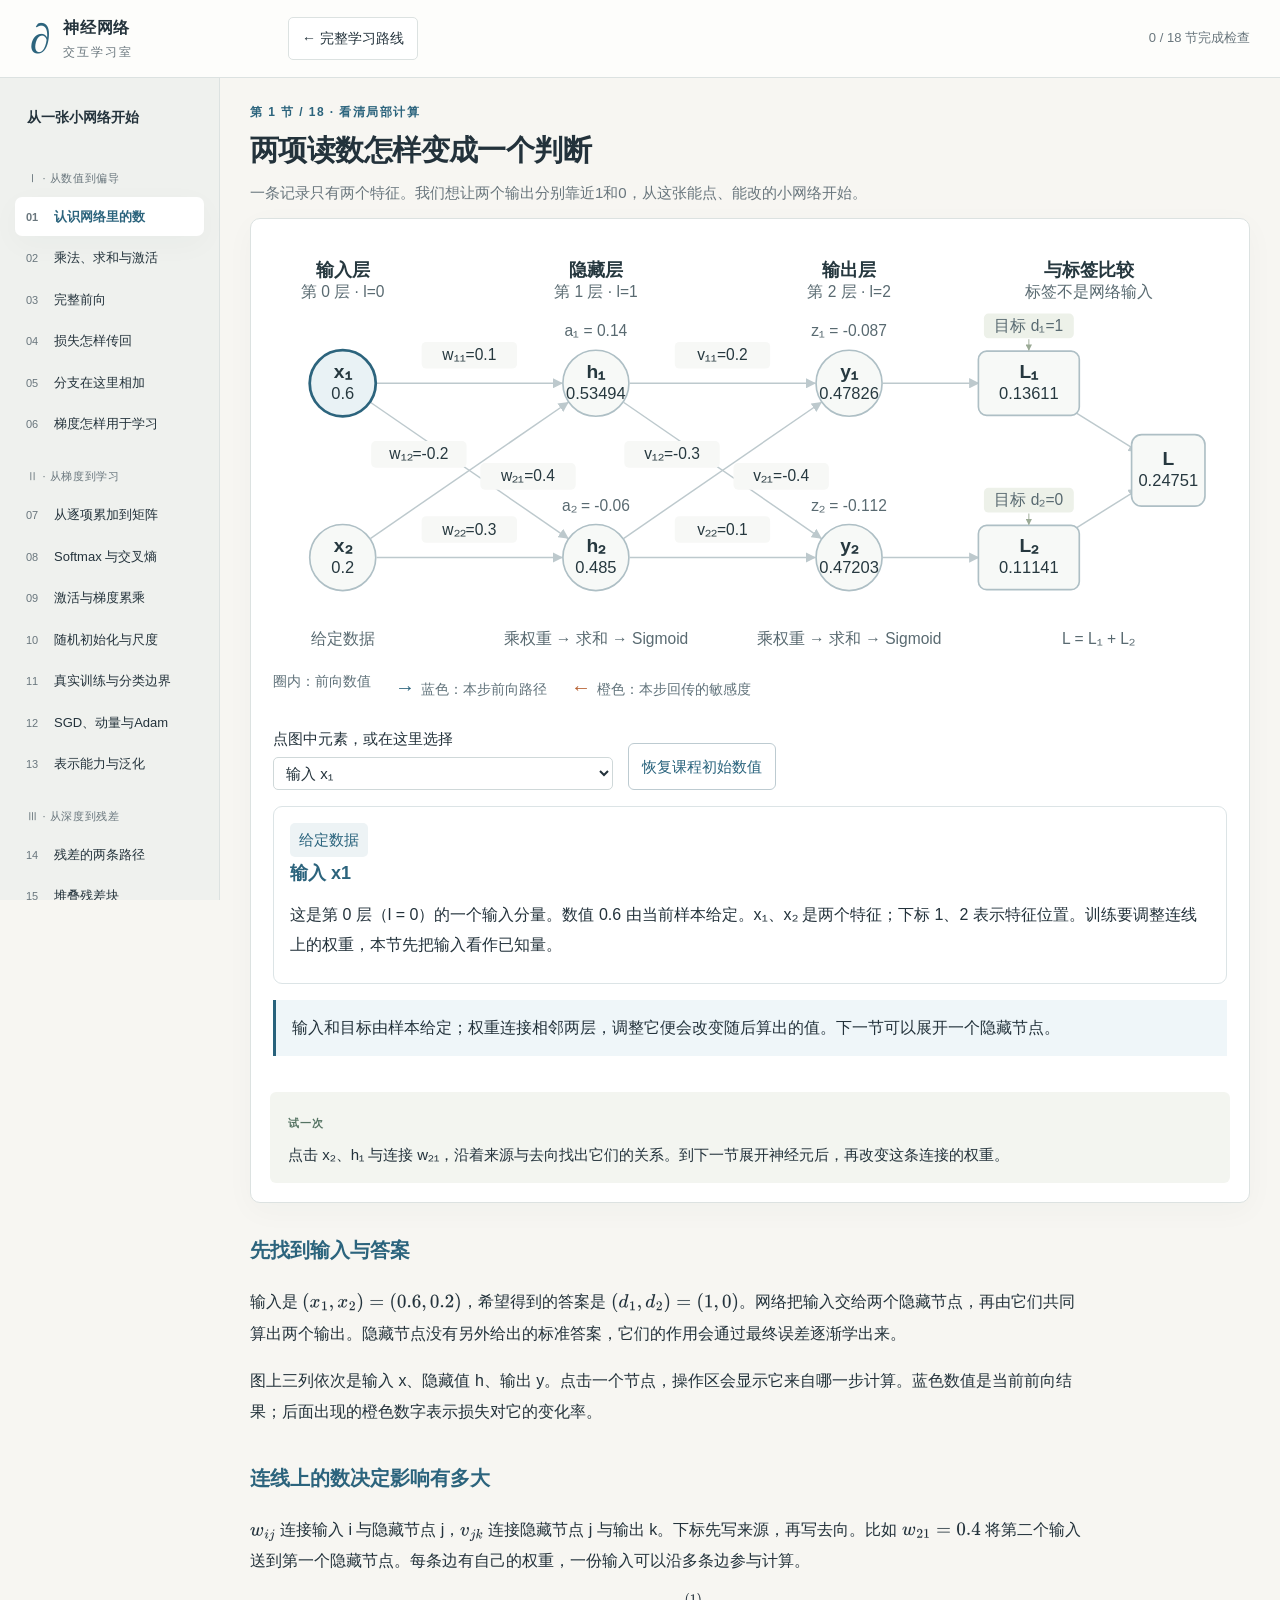
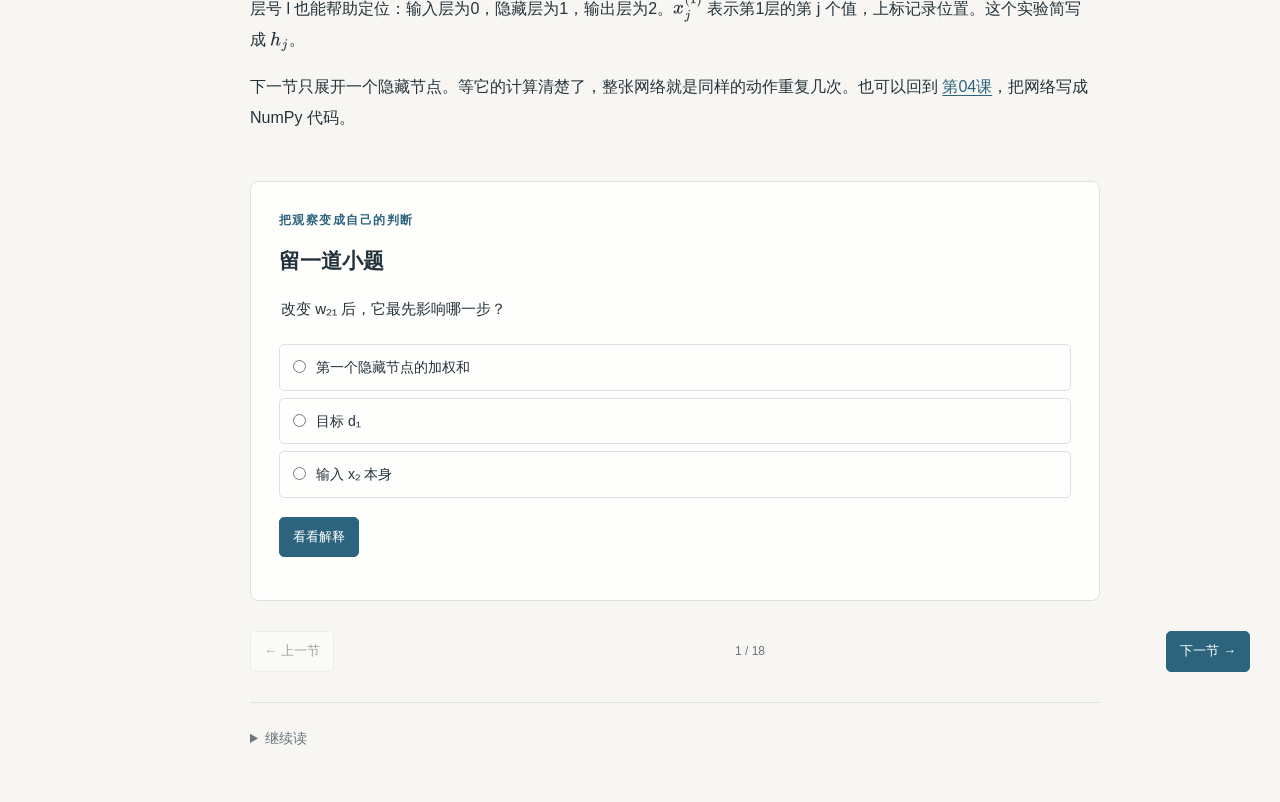
==== interactive/index.html @ 76d3062c "Build hands-on neural networks course with interactive lessons" ====
<!doctype html>
<html lang="zh-CN">
<head>
  <meta charset="utf-8">
  <meta name="viewport" content="width=device-width,initial-scale=1">
  <meta name="description" content="从可点击的小网络到反向传播、批处理、真实训练与残差连接。18节离线交互实验，配套Python与PyTorch学习本。">
  <title>神经网络 · 交互学习室</title>
  <link rel="stylesheet" href="style.css">
  <link rel="stylesheet" href="foundations.css">
  <link rel="stylesheet" href="course.css">
  <script>window.MathJax={tex:{inlineMath:[['\\(','\\)']],displayMath:[['\\[','\\]']],processEscapes:true},svg:{fontCache:'global'},options:{skipHtmlTags:['script','noscript','style','textarea','pre','code']}};</script>
  <script defer src="vendor/tex-svg-full.js"></script>
  <script defer src="engine.js"></script>
  <script defer src="lessons.js"></script>
  <script defer src="foundations-engine.js"></script>
  <script defer src="foundations-lessons.js"></script>
  <script defer src="foundations-intro.js"></script>
  <script defer src="foundations-extra.js"></script>
  <script defer src="foundations-residual.js"></script>
  <script defer src="foundations-app.js"></script>
  <script defer src="app.js"></script>
</head>
<body>
  <a class="skip-link" href="#lesson-title">跳到正文</a>
  <header class="topbar">
    <a class="brand" href="#network"><span class="brand-mark" aria-hidden="true">∂</span><span>神经网络<span class="brand-sub">交互学习室</span></span></a>
    <a class="quiet course-home" href="../index.html">← 完整学习路线</a>
    <button class="quiet" id="menu-toggle" aria-expanded="false" aria-controls="syllabus">实验目录</button>
    <span id="completion" class="completion" aria-live="polite">18 节实验</span>
  </header>
  <div class="shell">
    <nav id="syllabus" aria-label="实验章节"><div class="nav-heading">从一张小网络开始</div><div id="chapter-list"></div><div class="nav-foot">点击节点，改变一项，再解释变化。<br>进度保存在当前浏览器。</div></nav>
    <main id="main">
      <section class="lesson-header"><div class="eyebrow" id="lesson-kicker"></div><h1 id="lesson-title" tabindex="-1"></h1><p id="lesson-intro"></p><div id="lesson-map"></div></section>
      <div class="lesson-grid">
        <article id="lesson-body" class="prose"></article>
        <aside id="lab-pane" aria-labelledby="lab-title"><div class="lab-head"><span class="live-dot"></span><h2 id="lab-title">动手实验</h2><span class="local-badge">浏览器现场计算</span></div><div id="experiment"></div><div class="task-box"><span class="task-label">试一次</span><p id="task-text"></p></div></aside>
      </div>
      <section class="checkpoint" aria-labelledby="quiz-heading"><div class="eyebrow">把观察变成自己的判断</div><h2 id="quiz-heading">留一道小题</h2><form id="quiz-form"><fieldset><legend id="quiz-question"></legend><div id="quiz-options"></div></fieldset><button class="primary" type="submit">看看解释</button></form><div id="quiz-feedback" aria-live="polite"></div></section>
      <nav class="lesson-footer" aria-label="章节切换"><button id="previous" class="quiet">← 上一节</button><span id="chapter-counter"></span><button id="next" class="primary">下一节 →</button></nav>
      <details class="source-box"><summary>继续读</summary><ul>
        <li><a href="https://www.3blue1brown.com/lessons/backpropagation/">3Blue1Brown：从一次预测理解反向传播</a></li>
        <li><a href="https://colah.github.io/posts/2015-08-Backprop/">Chris Olah：计算图与链式法则</a></li>
        <li><a href="https://arxiv.org/abs/1512.03385">He 等：Deep Residual Learning for Image Recognition</a></li>
        <li><a href="https://arxiv.org/abs/1603.05027">He 等：Identity Mappings in Deep Residual Networks</a></li>
      </ul></details>
    </main>
  </div>
  <noscript>启用JavaScript后即可运行这些离线实验。Python实现位于课程的lessons目录。</noscript>
</body>
</html>
---- interactive/style.css ----
:root{--bg:#f7f6f2;--paper:#fff;--text:#23323b;--muted:#69767d;--line:#dce2e1;--blue:#2c647d;--blue-soft:#e9f1f4;--orange:#be7040;--orange-soft:#fbf0e8;--green:#557363;--danger:#aa4740;--side:#eff1ee;--shadow:0 8px 30px #26343c08;font-family:"Segoe UI","Microsoft YaHei",sans-serif;color:var(--text);background:var(--bg);font-size:16px;line-height:1.65}*{box-sizing:border-box}body{margin:0}button,input,select{font:inherit}button{cursor:pointer}a{color:var(--blue);text-underline-offset:3px}button,a,input,select{touch-action:manipulation}button:focus-visible,a:focus-visible,input:focus-visible,select:focus-visible{outline:3px solid #b5d4e1;outline-offset:3px}button:disabled{opacity:.42;cursor:default}.skip-link{position:absolute;top:-100px;left:20px;background:white;padding:10px;z-index:20}.skip-link:focus{top:10px}.topbar{height:78px;display:flex;align-items:center;gap:28px;padding:0 30px;background:#fdfdfb;position:sticky;top:0;border-bottom:1px solid var(--line);z-index:10}.brand{display:flex;gap:12px;align-items:center;min-width:230px;text-decoration:none;color:var(--text);font-weight:650;letter-spacing:.04em}.brand-mark{font-family:Georgia,serif;font-size:42px;line-height:1;color:var(--blue)}.brand-sub{font-weight:400;font-size:12px;letter-spacing:.16em;display:block;color:var(--muted)}.header-note{font-size:14px;color:var(--muted)}.completion{margin-left:auto;font-size:13px;font-variant-numeric:tabular-nums;color:var(--muted)}#menu-toggle{display:none}.shell{display:grid;grid-template-columns:244px minmax(0,1fr);max-width:1800px;margin:auto}#syllabus{position:sticky;top:78px;height:calc(100vh - 78px);overflow:auto;padding:27px 15px;background:var(--side);border-right:1px solid var(--line)}.nav-heading{font-weight:650;font-size:14px;margin:0 12px 18px}.nav-heading span{display:block;font-size:11px;color:var(--muted);font-weight:400;margin-top:4px}.nav-group{font-size:11px;letter-spacing:.06em;color:var(--muted);padding:21px 12px 7px}.chapter{width:100%;text-align:left;border:0;background:transparent;padding:10px 11px;display:flex;gap:10px;align-items:flex-start;border-radius:7px;color:var(--text);font-size:13px;line-height:1.5;margin:2px 0}.chapter:hover{background:#ffffff8c}.chapter.active{background:var(--paper);box-shadow:var(--shadow);color:var(--blue);font-weight:600}.chapter-number{font-size:11px;margin-top:2px;font-variant-numeric:tabular-nums;min-width:18px;color:var(--muted)}.chapter.done .chapter-number{color:var(--green)}.nav-foot{font-size:11px;line-height:1.8;color:var(--muted);padding:25px 12px}main{min-width:0;padding:42px 40px 40px}.lesson-header{max-width:950px;margin:0 0 30px}.eyebrow{font-size:12px;letter-spacing:.12em;color:var(--blue);font-weight:600;margin-bottom:12px}h1{font-size:34px;font-weight:650;line-height:1.4;letter-spacing:-.02em;margin:0 0 16px}#lesson-intro{font-size:17px;color:var(--muted);max-width:760px;margin:0}#lesson-map{display:flex;gap:6px;margin-top:24px}.chapter-dot{width:24px;height:3px;background:var(--line);border:0;cursor:pointer;padding:0}.chapter-dot.current{background:var(--blue)}.chapter-dot.complete{background:var(--green)}.lesson-grid{display:grid;grid-template-columns:minmax(0,1fr) minmax(390px,1.04fr);gap:34px;align-items:start}.prose{font-size:16px;line-height:1.9;min-width:0}.prose>:first-child{margin-top:0}.prose h2{font-size:21px;line-height:1.5;margin:32px 0 14px;font-weight:650}.prose h3{font-size:17px;margin:25px 0 10px;color:var(--blue)}.prose p{margin:13px 0}.prose ul,.prose ol{padding-left:24px}.prose li{margin:9px 0}.prose strong{font-weight:650}.prose blockquote{margin:22px 0;padding:12px 18px;border-left:3px solid var(--blue);background:var(--blue-soft)}.prose .note{background:var(--blue-soft);padding:14px 18px;border-radius:5px;margin:22px 0}.prose code{font-size:.88em;background:#e9eeec;padding:2px 4px;border-radius:3px}.prose table{width:100%;font-size:13px;border-collapse:collapse;display:block;overflow:auto}.prose th,.prose td{padding:8px;border-bottom:1px solid var(--line);white-space:normal}.prose details{margin:18px 0;padding:13px;background:#eef1ed}.prose summary{cursor:pointer;font-weight:600}mjx-container[display=true]{overflow-x:auto;overflow-y:hidden;padding:4px 0;font-size:103%!important}#lab-pane{background:var(--paper);border:1px solid var(--line);border-radius:12px;box-shadow:var(--shadow);position:sticky;top:104px;max-height:calc(100vh - 128px);overflow:auto;min-width:0}.lab-head{display:flex;align-items:center;gap:8px;padding:18px 20px 13px;border-bottom:1px solid #eef0ef}.lab-head h2{font-size:15px;margin:0;font-weight:600}.live-dot{width:7px;height:7px;border-radius:50%;background:var(--green)}.local-badge{font-size:10px;color:var(--muted);margin-left:auto}#experiment{padding:19px}.lab-description,.lab-note{font-size:12px;color:var(--muted);line-height:1.7;margin:0 0 15px}.lab-note{margin:12px 0 0}.control-grid{display:grid;grid-template-columns:repeat(2,minmax(0,1fr));gap:13px 20px;margin-bottom:18px}.control{display:block;min-width:0;font-size:12px}.control-top{display:flex;justify-content:space-between;gap:8px;margin-bottom:5px;align-items:center}.control output{font-variant-numeric:tabular-nums;font-weight:600;color:var(--blue)}input[type=range]{width:100%;accent-color:var(--blue);height:18px;display:block}select,input[type=number]{width:100%;border:1px solid #cfd8d9;border-radius:5px;background:white;padding:6px 8px;font-size:13px;color:var(--text)}input[type=checkbox]{accent-color:var(--blue)}.buttons{display:flex;gap:8px;flex-wrap:wrap;align-items:center;margin:15px 0}.primary,.quiet{border:1px solid var(--line);border-radius:5px;padding:8px 13px;font-size:13px;font-weight:500;background:white;color:var(--text)}.primary{background:var(--blue);border-color:var(--blue);color:white}.primary:hover{background:#23556c}.quiet:hover{background:#f2f5f4}.small-button{font-size:11px;padding:6px 9px}.lab-visual{width:100%;height:auto;display:block;overflow:visible}.plot-grid{stroke:#e6eceb;stroke-width:1}.axis{stroke:#a5b3b7;stroke-width:1}.plot-label{fill:var(--muted);font-size:13px}.node{fill:#f5f8f7;stroke:#bdcacd;stroke-width:1.5}.node.active{fill:#e7f1f5;stroke:var(--blue);stroke-width:2}.edge{stroke:#9aaeb7;stroke-width:1.5;fill:none}.edge.active{stroke:var(--blue);stroke-width:3}.node-text{font-size:15px;fill:var(--text);text-anchor:middle}.value-text{font-size:13px;fill:var(--blue);font-variant-numeric:tabular-nums}.stat-row{display:flex;flex-wrap:wrap;gap:12px 20px;font-size:12px;margin:12px 0}.stat-row strong{color:var(--blue);font-size:16px;font-variant-numeric:tabular-nums;margin-left:5px}.numeric-block{font-family:Consolas,"Microsoft YaHei",monospace;font-size:12px;white-space:pre-wrap;overflow-wrap:anywhere;background:#f3f6f5;padding:12px;border-radius:5px;font-variant-numeric:tabular-nums;line-height:1.8}.selected-detail{border-left:3px solid var(--orange);padding:8px 12px;font-size:12px;background:var(--orange-soft);margin-top:12px;line-height:1.8}.task-box{margin:0 19px 19px;background:#f3f5f0;border-radius:6px;padding:12px 14px}.task-label{font-size:11px;color:var(--green);font-weight:600;letter-spacing:.08em}.task-box p{font-size:12px;line-height:1.8;margin:5px 0 0}.legend{display:flex;gap:15px;flex-wrap:wrap;font-size:11px;color:var(--muted);margin:10px 0}.legend span:before{content:"";display:inline-block;width:15px;height:3px;margin-right:6px;vertical-align:middle;background:var(--swatch,var(--blue))}.checkpoint{max-width:850px;margin:42px 0 20px;padding:28px;background:#fefefd;border:1px solid var(--line);border-radius:8px}.checkpoint h2{font-size:21px;margin:0 0 15px}.checkpoint fieldset{border:0;margin:0;padding:0}.checkpoint legend{font-size:15px;line-height:1.8;margin-bottom:15px}.quiz-option{display:flex;align-items:flex-start;gap:10px;font-size:14px;padding:10px 13px;margin:7px 0;border:1px solid var(--line);border-radius:5px;cursor:pointer}.quiz-option:has(input:checked){border-color:var(--blue);background:var(--blue-soft)}.quiz-option input{margin:5px 0;accent-color:var(--blue)}#quiz-form>.primary{margin-top:12px}#quiz-feedback{font-size:14px;line-height:1.8;margin-top:15px}.feedback-good{color:#3d6956}.feedback-retry{color:var(--danger)}.lesson-footer{display:flex;align-items:center;justify-content:space-between;margin:30px 0;font-size:12px;color:var(--muted)}.source-box{font-size:12px;color:var(--muted);border-top:1px solid var(--line);padding:22px 0;line-height:1.9}.source-box summary{cursor:pointer}.source-box li{margin:7px 0}.matrix-row{display:flex;align-items:center;gap:8px;overflow:auto;margin:15px 0;padding-bottom:6px}.matrix{border-collapse:collapse;font-family:Consolas,monospace;font-size:11px;text-align:center}.matrix td{border:1px solid var(--line);padding:6px;background:#f5f7f6;min-width:40px}.matrix caption{font-family:"Segoe UI","Microsoft YaHei",sans-serif;color:var(--blue);font-size:12px;padding:6px}.matrix .selected{background:#e6f0f6;outline:1px solid var(--blue)}.kernel-input{width:60px!important;text-align:center;padding:3px!important;font-size:12px!important}.heatmap-pair{display:grid;grid-template-columns:1fr 1fr;gap:15px}.heatmap-pair canvas{width:100%;height:auto;image-rendering:pixelated}.canvas-caption{font-size:12px;text-align:center;color:var(--muted);margin:5px 0}.decision-canvas{width:100%;height:auto;max-width:460px;display:block;margin:0 auto;border:1px solid var(--line)}.train-status{font-size:12px;color:var(--muted);margin:10px 0;min-height:21px}.table-small{width:100%;border-collapse:collapse;font-size:11px;text-align:right}.table-small th,.table-small td{padding:6px 5px;border-bottom:1px solid var(--line)}.table-small th:first-child,.table-small td:first-child{text-align:left}.error-message{color:var(--danger);background:#fff0ed;padding:14px;font-size:13px}.feature-bars{display:flex;align-items:center;gap:6px;height:95px;padding:10px 4px}.feature-bar{flex:1;background:var(--blue);position:relative;min-width:10px}.feature-bar span{position:absolute;top:-20px;width:100%;text-align:center;font-size:10px}.feature-bar.zero{height:2px!important;background:#b7c1bf}.feature-bar.negative{background:var(--orange)}
@media(min-width:1650px){main{padding-left:55px;padding-right:55px}.lesson-grid{gap:52px}.prose{font-size:17px}}@media(max-width:1200px){.shell{grid-template-columns:210px minmax(0,1fr)}main{padding:30px 26px}.lesson-grid{grid-template-columns:minmax(0,1fr);gap:28px}#lab-pane{position:relative;top:auto;max-height:none;order:-1;max-width:740px}.control-grid{grid-template-columns:repeat(3,minmax(0,1fr))}.lab-visual{max-height:390px}h1{font-size:30px}.prose{max-width:750px}}@media(max-width:750px){.topbar{height:68px;padding:0 17px;gap:8px}.brand{min-width:0;font-size:14px}.brand-mark{font-size:35px}.brand-sub{font-size:10px}.header-note{display:none}.completion{font-size:10px}#menu-toggle{display:block;font-size:11px;padding:7px}.shell{display:block}#syllabus{display:none;position:fixed;top:68px;left:0;width:260px;height:calc(100vh - 68px);z-index:9;box-shadow:8px 0 20px #293b3e18}#syllabus.open{display:block}main{padding:27px 17px}h1{font-size:26px}#lesson-intro{font-size:15px}.lesson-grid{gap:25px}.prose{font-size:15px;line-height:1.95}#experiment{padding:15px}.lab-head{padding:14px}.control-grid{grid-template-columns:repeat(2,minmax(0,1fr));gap:12px}.local-badge{font-size:9px}.checkpoint{padding:20px}.matrix td{min-width:34px;padding:4px}.node-text{font-size:16px}.selected-detail{font-size:11px}.heatmap-pair{gap:10px}.chapter-dot{width:16px}.lesson-header{margin-bottom:23px}.task-box{margin:0 15px 15px}.lesson-footer{gap:10px}.lesson-footer button{font-size:12px}}@media(prefers-reduced-motion:reduce){*{scroll-behavior:auto!important;transition:none!important}}
.project-jump{text-decoration:none;white-space:nowrap}.lab-section-title{font-size:13px;margin:19px 0 7px;font-weight:600;color:var(--blue)}#lesson-map{flex-wrap:wrap}@media(max-width:1040px){.header-note{display:none}}@media(max-width:750px){.project-jump{display:none}}

/* Modern Pedagogical Callout Cards & Lab Tabs */
.callout{padding:16px 20px;border-radius:8px;margin:18px 0;font-size:15.5px;line-height:1.8;position:relative;box-shadow:0 1px 3px rgba(0,0,0,0.03)}
.callout>:first-child{margin-top:0}
.callout>:last-child{margin-bottom:0}
.callout-title{display:flex;align-items:center;gap:8px;font-weight:700;font-size:16px;margin-bottom:8px}
.callout-intuition{background:#f0f7fa;border-left:4px solid #2c647d;color:#1a3947}
.callout-intuition .callout-title{color:#2c647d}
.callout-math{background:#fdf8f4;border-left:4px solid #be7040;color:#3e2619}
.callout-math .callout-title{color:#be7040}
.callout-pitfall{background:#fff8f5;border-left:4px solid #aa4740;color:#441c19}
.callout-pitfall .callout-title{color:#aa4740}
.callout-takeaway{background:#f2f7f4;border-left:4px solid #3d6956;color:#1d362b}
.callout-takeaway .callout-title{color:#3d6956}
.badge{display:inline-block;padding:2px 8px;border-radius:4px;font-size:11px;font-weight:700;letter-spacing:0.05em}
.badge-blue{background:#e2eef3;color:#2c647d}
.badge-orange{background:#faede4;color:#be7040}
.badge-green{background:#eaf1ed;color:#3d6956}
.lab-tabs{display:flex;gap:6px;margin-bottom:16px;border-bottom:1px solid var(--line);padding-bottom:8px;overflow-x:auto}
.lab-tab{padding:8px 14px;border-radius:6px;border:1px solid transparent;background:transparent;color:var(--muted);font-size:13.5px;font-weight:600;cursor:pointer;white-space:nowrap;transition:all 0.15s ease}
.lab-tab:hover{background:#eef2f3;color:var(--text)}
.lab-tab.active{background:#fff;border-color:#cbd5e1;color:var(--blue);box-shadow:0 2px 4px rgba(0,0,0,0.04)}
---- interactive/foundations.css ----
.foundation-mode .lesson-grid{display:flex;flex-direction:column;gap:28px}.foundation-mode #lab-pane{order:-1;width:100%;position:static;max-height:none;overflow:visible;border-radius:10px}.foundation-mode #experiment{padding:22px}.foundation-mode .prose{max-width:840px;line-height:1.95}.foundation-mode .lesson-header{margin-bottom:22px}.foundation-mode .lab-head h2{font-size:17px}.foundation-mode #task-text{font-size:15px}.foundation-mode .task-box{padding:15px 18px}.foundation-mode .local-badge{font-size:12px}.foundation-mode .source-box{font-size:14px}.fc-network-scroll{overflow-x:auto;margin:12px 0 0}.fc-network{display:block;width:100%;min-width:900px;height:auto;max-height:none!important}.fc-network text{font-family:"Segoe UI","Microsoft YaHei",sans-serif;fill:#26383f;font-size:18px}.fc-network .fc-svg-head{font-size:20px;font-weight:600}.fc-network .fc-svg-small{font-size:17px;fill:#596a71}.fc-network .fc-svg-value{font-size:18px;font-variant-numeric:tabular-nums}.fc-network .fc-svg-node-name{font-size:21px;font-weight:600}.fc-network .fc-weight-label{font-size:17px}.fc-network .fc-svg-gradient{font-size:16px;fill:#9b4f27}.fc-neuron circle,.fc-neuron>rect{fill:#f7f9f7;stroke:#aebfc5;stroke-width:1.8}.fc-neuron.fc-selected circle,.fc-neuron.fc-selected>rect{stroke:#2c647d;stroke-width:3;fill:#e9f2f5}.fc-neuron.fc-pending .fc-svg-value{fill:#78858b;font-size:16px}.fc-network [role=button]{cursor:pointer}.fc-network [role=button]:focus-visible{outline:3px solid #2c647d;outline-offset:4px}.fc-flow-legend{display:flex;flex-wrap:wrap;gap:12px 24px;font-size:14px;color:#60727a;margin:8px 0 20px}.fc-forward-key:before,.fc-reverse-key:before{content:"→";margin-right:6px;font-size:20px;font-weight:700;color:#2c647d}.fc-reverse-key:before{content:"←";color:#b66031}.fc-step-controls{display:flex;align-items:center;gap:12px;flex-wrap:wrap;margin:16px 0}.fc-step-controls button{font-size:15px;padding:9px 14px}#fc-count{font-size:15px;min-width:46px;text-align:center;font-variant-numeric:tabular-nums}.fc-step-note{font-size:16px;line-height:1.85;padding:14px 18px;background:#edf3f5;border-left:3px solid #2c647d;margin-bottom:18px}.fc-controls{display:flex;flex-wrap:wrap;gap:18px 24px;margin:16px 0}.fc-controls>.control{flex:1 1 190px;max-width:340px}.foundation-mode .control,.foundation-mode .control input,.foundation-mode .control select,.foundation-mode .control output{font-size:15px}.fc-card{padding:18px 20px;background:#f5f7f5;border:1px solid #dbe3df;border-radius:7px;margin:14px 0;font-size:16px;line-height:1.85;min-width:0}.fc-card h3{font-size:18px;color:#2c647d;margin:0 0 12px}.fc-card p{margin:10px 0}.fc-reverse-card{border-left:3px solid #b66031}.fc-reverse-card>h3{color:#9b4f27}.fc-grid-two{display:grid;grid-template-columns:repeat(2,minmax(0,1fr));gap:18px}.fc-grid-two .fc-card{margin:8px 0;background:#fff}.fc-equation{font-family:"Cambria Math",Consolas,"Microsoft YaHei",serif;font-size:18px;line-height:1.85;overflow-wrap:anywhere;padding:8px 10px;margin:9px 0;background:#fff;border-radius:4px;font-variant-numeric:tabular-nums}.fc-table-scroll{overflow-x:auto}.fc-table{width:100%;font-size:15px;border-collapse:collapse;font-variant-numeric:tabular-nums}.fc-table td,.fc-table th{border-bottom:1px solid #d6e0de;padding:10px;text-align:right;white-space:nowrap}.fc-table th:first-child{text-align:left}.fc-table thead{background:#e8efec}.foundation-mode .prose details{padding:16px}.foundation-mode .prose details p{font-size:16px}.foundation-mode .prose h3{font-size:20px}.foundation-mode .checkpoint{margin-top:32px}.foundation-mode .fc-workbench svg text{user-select:none}@media(max-width:850px){.fc-grid-two{grid-template-columns:1fr}.foundation-mode #experiment{padding:15px}.fc-card{padding:15px}.fc-equation{font-size:17px}.foundation-mode .lesson-header h1{font-size:28px}.fc-controls>.control{flex-basis:160px}}
.foundation-mode main{padding-top:24px}.foundation-mode .lesson-header h1{font-size:29px;margin-bottom:9px}.foundation-mode #lesson-kicker{margin-bottom:7px}.foundation-mode #lesson-intro{font-size:15px;max-width:900px}.foundation-mode #lesson-map{display:none}.foundation-mode .lesson-header{margin-bottom:15px}.foundation-mode .lab-head{padding:13px 20px}.foundation-mode #experiment:has(>#fc-network){display:flex;flex-direction:column}.foundation-mode #experiment>#fc-network{order:-4}.foundation-mode #experiment>.fc-step-controls:first-of-type{order:-3}.foundation-mode #experiment>#fc-explain{order:-2}.foundation-mode #experiment>.fc-step-note{order:-1;margin-top:14px}
body.foundation-mode .lesson-header{margin-bottom:12px}body.foundation-mode #lab-pane>.lab-head{display:none}body.foundation-mode #experiment>.fc-step-controls:not(#fc-update-actions){order:-6;margin-top:0}body.foundation-mode #experiment>#fc-live-step{order:-5}body.foundation-mode #experiment>#fc-network{order:-4}body.foundation-mode #experiment>#fc-explain{order:-3}.fc-live-step{font-size:16px;font-weight:600;line-height:1.7;margin:2px 0 10px;color:#2c647d}
.fc-live-equation{font-family:"Cambria Math",Consolas,"Microsoft YaHei",serif;font-size:17px;font-weight:400;line-height:1.8;margin-top:4px;overflow-wrap:anywhere;color:#26383f}
---- interactive/course.css ----
/* Reading width and navigation for the integrated course. */
:root{font-family:Arial,"Microsoft YaHei",sans-serif;line-height:1.75}
.course-home{text-decoration:none;white-space:nowrap;font-size:14px}
.prose{line-height:1.95;max-width:850px}
.prose h3{margin-top:32px}.prose p{margin:16px 0}
.prose mjx-container[display="true"]{overflow-x:auto;overflow-y:hidden;padding:7px 0}
.source-box{max-width:850px}.task-box{line-height:1.85}
@media(max-width:1450px){.lesson-grid{display:flex;flex-direction:column;gap:30px}#lab-pane{order:-1;width:100%;position:static;max-height:none;max-width:1000px}.shell{grid-template-columns:220px minmax(0,1fr)}main{padding:28px 30px}.prose{max-width:850px}}
@media(max-width:750px){.shell{display:block}main{padding:22px 16px}.topbar{padding:0 15px;gap:12px}.brand{min-width:0}.course-home{font-size:12px}.completion{display:none}.lesson-header h1{font-size:25px}.prose{font-size:16px}#experiment{padding:14px}.foundation-mode #experiment{padding:14px}}
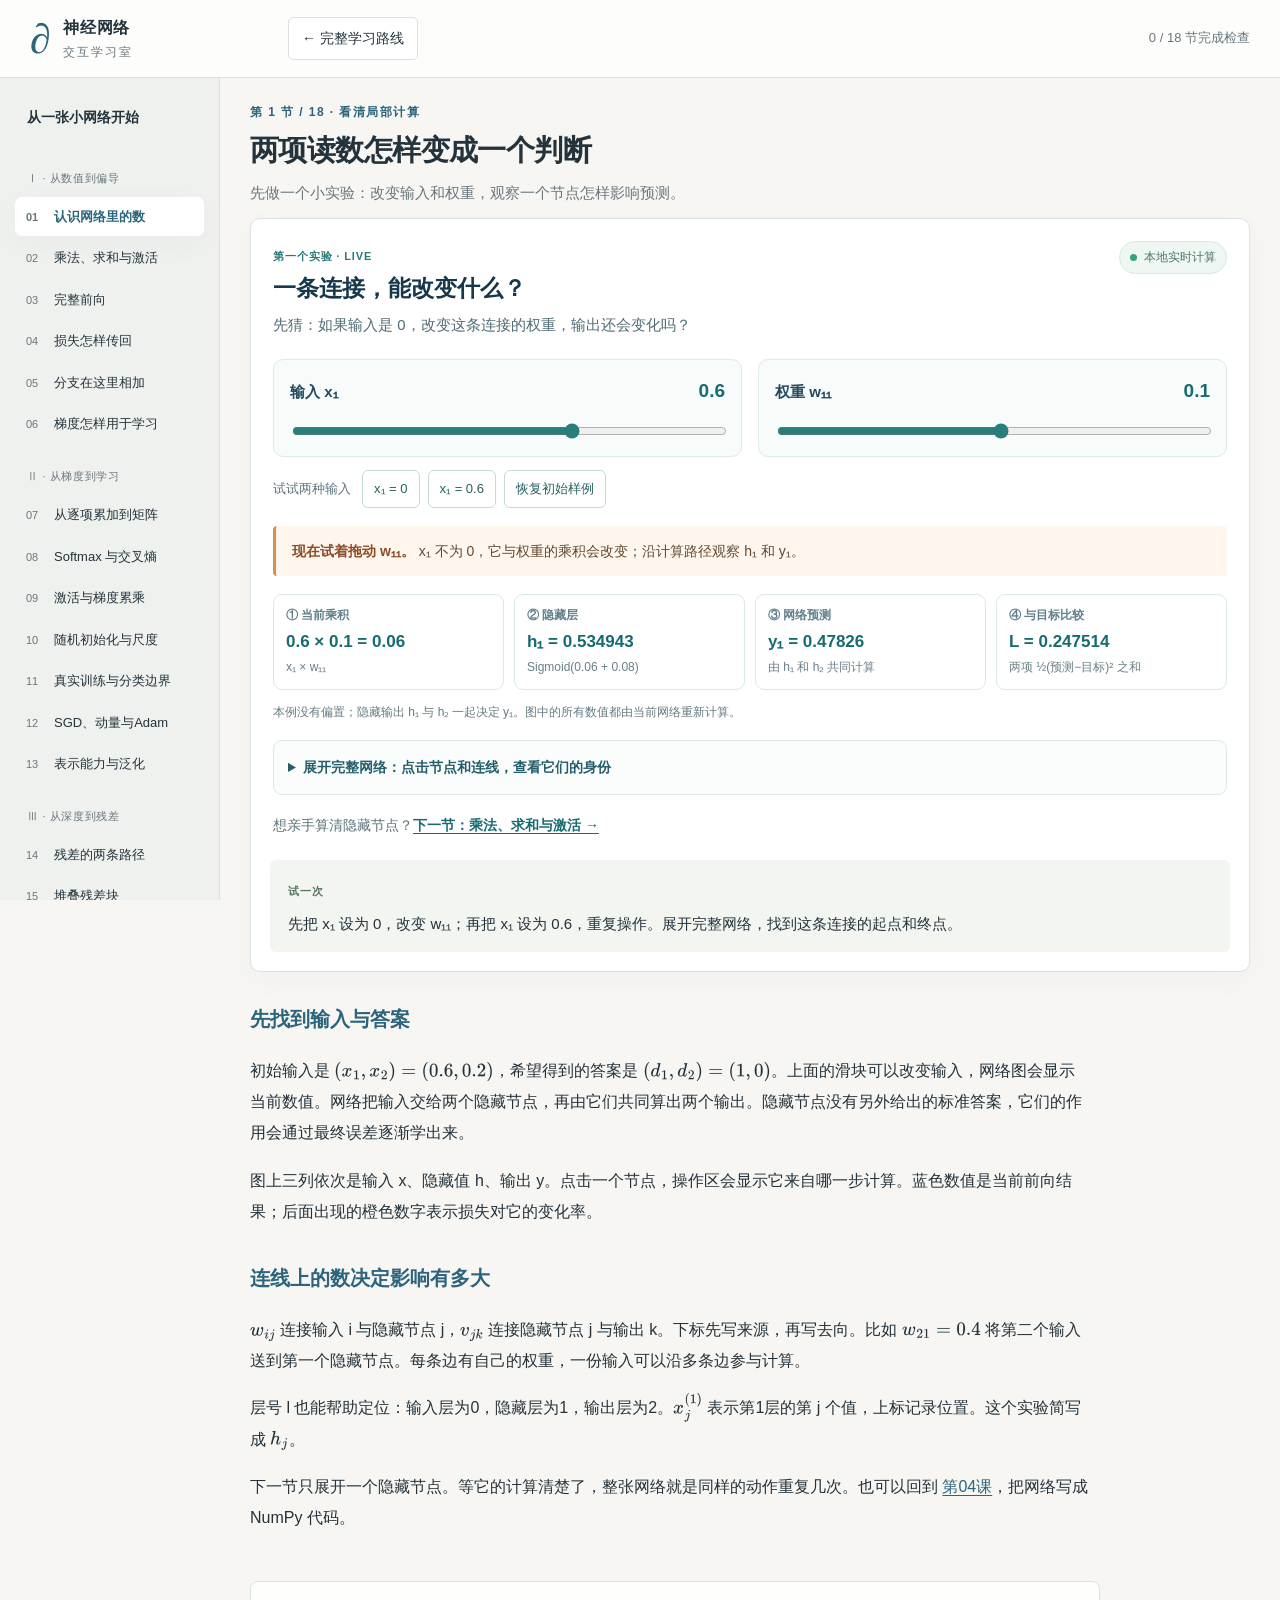
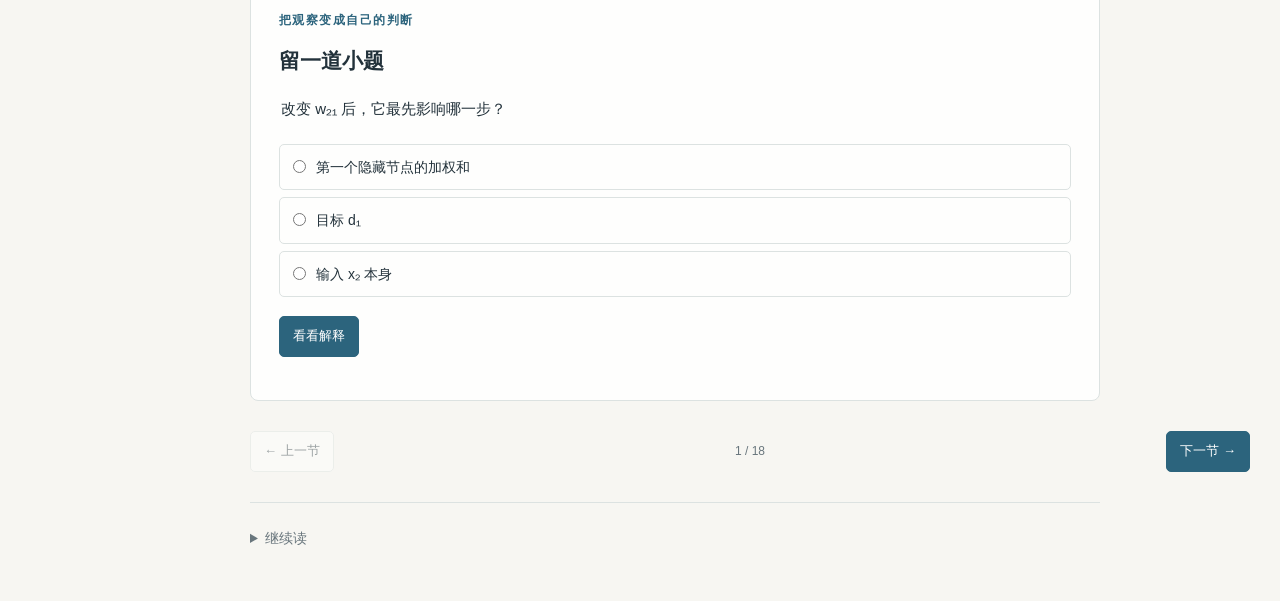
==== commit 1b704cd7: "Refresh Everybody Digs ML and interactive first lesson" ====
--- a/interactive/index.html
+++ b/interactive/index.html
@@ -4,7 +4,7 @@
   <meta charset="utf-8">
   <meta name="viewport" content="width=device-width,initial-scale=1">
   <meta name="description" content="从可点击的小网络到反向传播、批处理、真实训练与残差连接。18节离线交互实验，配套Python与PyTorch学习本。">
-  <title>神经网络 · 交互学习室</title>
+  <title>交互学习室 · Everybody Digs ML</title>
   <link rel="stylesheet" href="style.css">
   <link rel="stylesheet" href="foundations.css">
   <link rel="stylesheet" href="course.css">
--- a/interactive/foundations.css
+++ b/interactive/foundations.css
@@ -2,3 +2,35 @@
 .foundation-mode main{padding-top:24px}.foundation-mode .lesson-header h1{font-size:29px;margin-bottom:9px}.foundation-mode #lesson-kicker{margin-bottom:7px}.foundation-mode #lesson-intro{font-size:15px;max-width:900px}.foundation-mode #lesson-map{display:none}.foundation-mode .lesson-header{margin-bottom:15px}.foundation-mode .lab-head{padding:13px 20px}.foundation-mode #experiment:has(>#fc-network){display:flex;flex-direction:column}.foundation-mode #experiment>#fc-network{order:-4}.foundation-mode #experiment>.fc-step-controls:first-of-type{order:-3}.foundation-mode #experiment>#fc-explain{order:-2}.foundation-mode #experiment>.fc-step-note{order:-1;margin-top:14px}
 body.foundation-mode .lesson-header{margin-bottom:12px}body.foundation-mode #lab-pane>.lab-head{display:none}body.foundation-mode #experiment>.fc-step-controls:not(#fc-update-actions){order:-6;margin-top:0}body.foundation-mode #experiment>#fc-live-step{order:-5}body.foundation-mode #experiment>#fc-network{order:-4}body.foundation-mode #experiment>#fc-explain{order:-3}.fc-live-step{font-size:16px;font-weight:600;line-height:1.7;margin:2px 0 10px;color:#2c647d}
 .fc-live-equation{font-family:"Cambria Math",Consolas,"Microsoft YaHei",serif;font-size:17px;font-weight:400;line-height:1.8;margin-top:4px;overflow-wrap:anywhere;color:#26383f}
+
+/* First experiment: keep controls and the computed pathway together. */
+.fi-discovery{color:#203b48}
+.fi-discovery-head{display:flex;justify-content:space-between;align-items:flex-start;gap:16px}
+.fi-discovery-head h2{font-size:23px;line-height:1.35;margin:3px 0 8px;color:#17384b}
+.fi-discovery-head p{margin:0;color:#506b75;font-size:15px;line-height:1.7}
+.fi-kicker{font-size:11px;letter-spacing:.08em;color:#287a77;font-weight:700}
+.fi-status{display:inline-flex;align-items:center;gap:7px;white-space:nowrap;color:#4a756b;font-size:12px;padding:5px 10px;background:#eef7f2;border:1px solid #d7e9df;border-radius:30px}
+.fi-status span{width:7px;height:7px;border-radius:50%;background:#37a27b}
+.fi-discovery-controls{display:grid;grid-template-columns:repeat(2,minmax(0,1fr));gap:16px;margin:22px 0 13px}
+.fi-discovery-controls .control{min-width:0;border:1px solid #dce9e8;background:#f7fbfa;border-radius:10px;padding:14px 16px}
+.fi-discovery-controls .control-top{font-size:15px;font-weight:650;color:#23495b}
+.fi-discovery-controls output{font-size:19px!important;color:#166c70;font-variant-numeric:tabular-nums}
+.fi-discovery-controls input[type=range]{width:100%;margin-top:14px;accent-color:#287e7a}
+.fi-preset{display:flex;align-items:center;gap:8px;flex-wrap:wrap;margin:12px 0 18px}
+.fi-preset>span{font-size:13px;color:#5d737b;margin-right:3px}
+.fi-discovery .fi-preset button{border:1px solid #c4dbd6;border-radius:6px;color:#25625f;background:#fff;font-size:13px;padding:6px 11px}
+.fi-discovery .fi-preset button:hover{background:#e8f5f0}
+.fi-discovery button:focus-visible,.fi-map-details summary:focus-visible,.fi-next-link a:focus-visible{outline:3px solid #287e7a;outline-offset:3px}
+.fi-observation{padding:13px 16px;border-left:3px solid #d49055;border-radius:4px;background:#fff7ed;color:#624832;font-size:14px;line-height:1.75}
+.fi-observation strong{color:#8a4b28}
+.fi-chain{display:grid;grid-template-columns:repeat(4,minmax(0,1fr));gap:10px;margin:18px 0 8px}
+.fi-chain-step{min-width:0;border:1px solid #dbe8e8;border-radius:9px;padding:12px;background:#fff;display:flex;flex-direction:column;gap:5px;line-height:1.45}
+.fi-chain-step span{font-size:12px;font-weight:650;color:#60808a}
+.fi-chain-step strong{font-size:17px;color:#176c6f;font-variant-numeric:tabular-nums;overflow-wrap:anywhere}
+.fi-chain-step small{font-size:12px;color:#697e87;overflow-wrap:anywhere}
+.fi-caption{font-size:12px;color:#647a80;margin:12px 0 18px;line-height:1.7}
+.fi-map-details{border:1px solid #dce8e7;background:#fbfdfc;border-radius:9px;padding:14px;margin:18px 0}
+.fi-map-details summary{font-size:14px;color:#245e6a;font-weight:650;cursor:pointer}
+.fi-next-link{margin:14px 0 0;font-size:14px;color:#5b7079}
+.fi-next-link a{font-weight:650;color:#176b71;text-underline-offset:3px}
+@media(max-width:750px){.fi-discovery-head{display:block}.fi-status{margin-top:12px}.fi-discovery-controls{grid-template-columns:1fr;gap:10px}.fi-chain{grid-template-columns:repeat(2,minmax(0,1fr))}.fi-chain-step strong{font-size:15px}}
